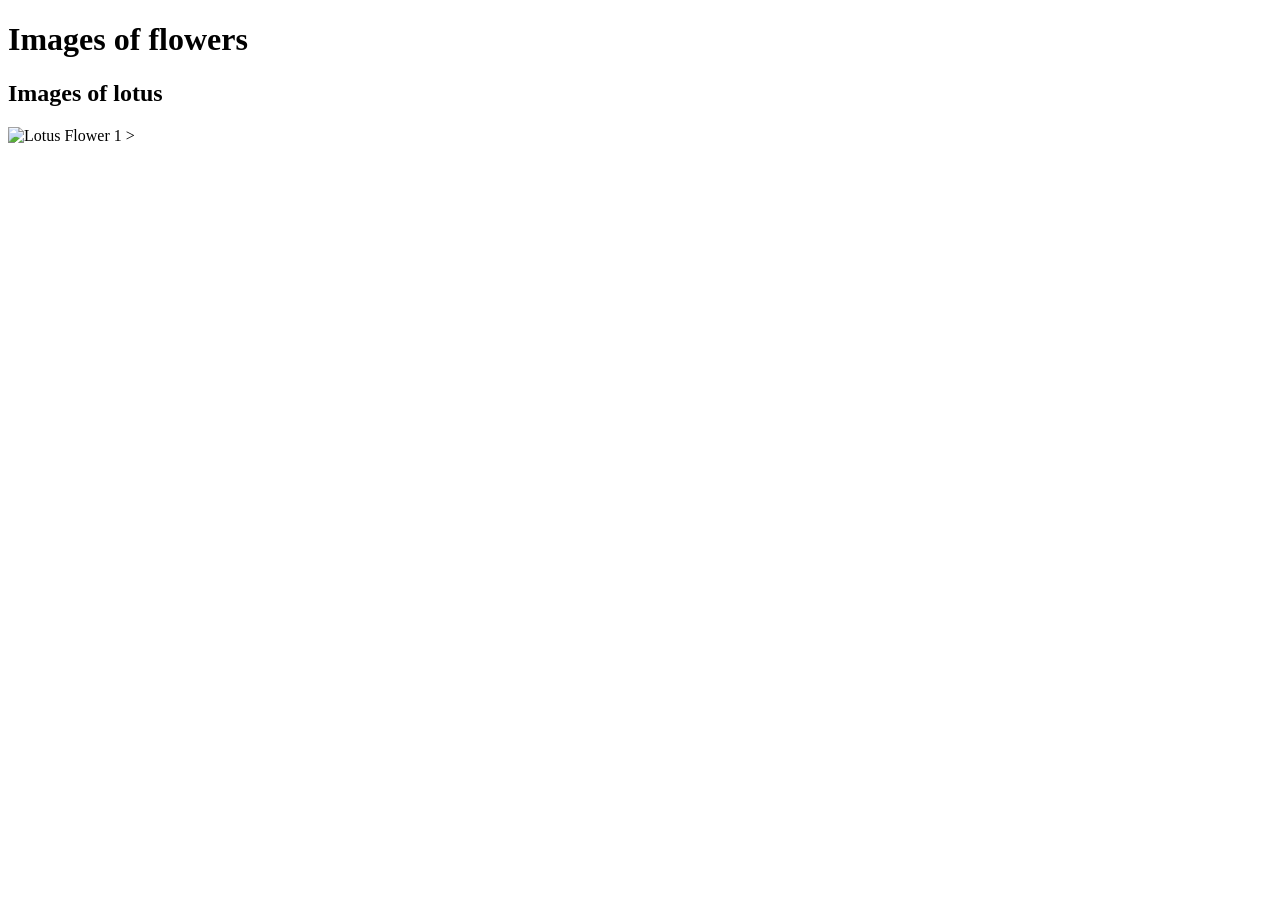
==== index.html @ 8769dcb5 "Initial commit" ====
<!DOCTYPE html>
<html lang="en">
<head>
    <meta charset="UTF-8">
    <meta name="viewport" content="width=device-width, initial-scale=1.0">
    <title>Images</title>
</head>
<body>
    <h1>Images of flowers</h1>
    <h2> Images of lotus</h2>
    <img src="i" alt="Lotus Flower 1" width="300">
</body>
</html>>
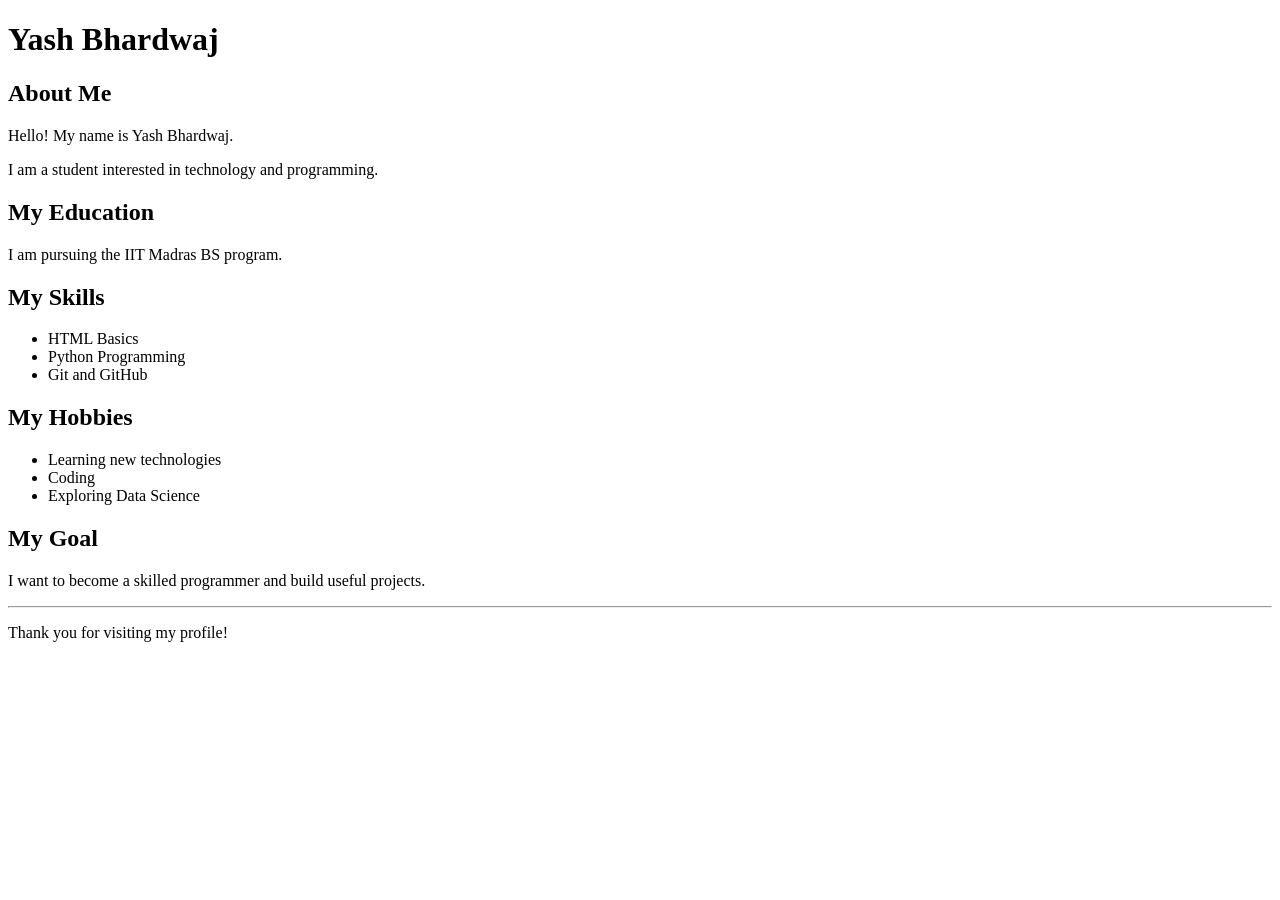
==== commit 54f5b75f: "1st repo push" ====
--- a/index.html
+++ b/index.html
@@ -1,13 +1,39 @@
 <!DOCTYPE html>
-<html lang="en">
+<html>
 <head>
-    <meta charset="UTF-8">
-    <meta name="viewport" content="width=device-width, initial-scale=1.0">
-    <title>Images</title>
+    <title>My Profile</title>
 </head>
 <body>
-    <h1>Images of flowers</h1>
-    <h2> Images of lotus</h2>
-    <img src="i" alt="Lotus Flower 1" width="300">
+
+    <h1>Yash Bhardwaj</h1>
+
+    <h2>About Me</h2>
+    <p>Hello! My name is Yash Bhardwaj.</p>
+    <p>I am a student interested in technology and programming.</p>
+
+    <h2>My Education</h2>
+    <p>I am pursuing the IIT Madras BS program.</p>
+
+    <h2>My Skills</h2>
+    <ul>
+        <li>HTML Basics</li>
+        <li>Python Programming</li>
+        <li>Git and GitHub</li>
+    </ul>
+
+    <h2>My Hobbies</h2>
+    <ul>
+        <li>Learning new technologies</li>
+        <li>Coding</li>
+        <li>Exploring Data Science</li>
+    </ul>
+
+    <h2>My Goal</h2>
+    <p>I want to become a skilled programmer and build useful projects.</p>
+
+    <hr>
+
+    <p>Thank you for visiting my profile!</p>
+
 </body>
-</html>>
+</html>
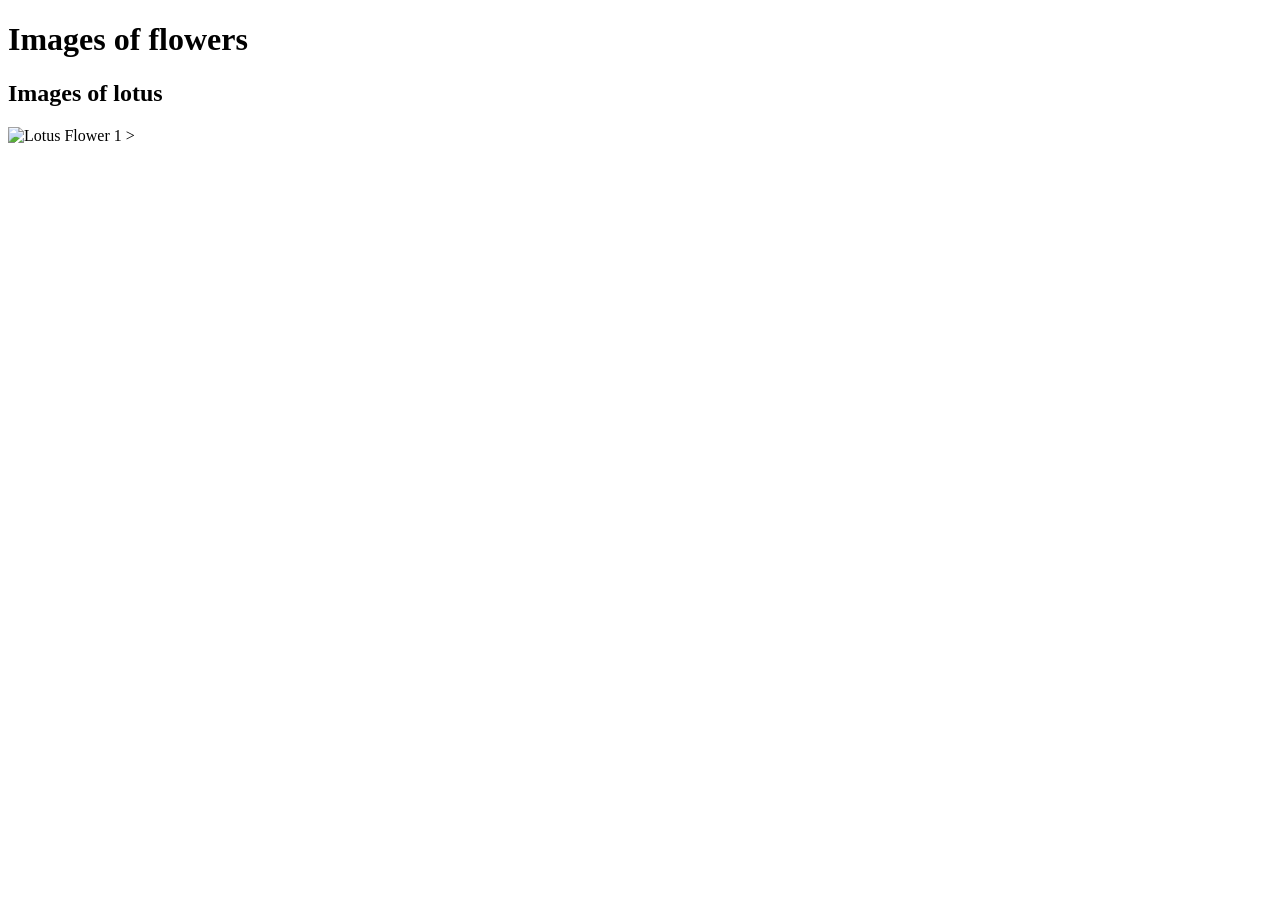
==== commit e0966463: "Merge remote repository" ====
--- a/index.html
+++ b/index.html
@@ -1,39 +1,13 @@
 <!DOCTYPE html>
-<html>
+<html lang="en">
 <head>
-    <title>My Profile</title>
+    <meta charset="UTF-8">
+    <meta name="viewport" content="width=device-width, initial-scale=1.0">
+    <title>Images</title>
 </head>
 <body>
-
-    <h1>Yash Bhardwaj</h1>
-
-    <h2>About Me</h2>
-    <p>Hello! My name is Yash Bhardwaj.</p>
-    <p>I am a student interested in technology and programming.</p>
-
-    <h2>My Education</h2>
-    <p>I am pursuing the IIT Madras BS program.</p>
-
-    <h2>My Skills</h2>
-    <ul>
-        <li>HTML Basics</li>
-        <li>Python Programming</li>
-        <li>Git and GitHub</li>
-    </ul>
-
-    <h2>My Hobbies</h2>
-    <ul>
-        <li>Learning new technologies</li>
-        <li>Coding</li>
-        <li>Exploring Data Science</li>
-    </ul>
-
-    <h2>My Goal</h2>
-    <p>I want to become a skilled programmer and build useful projects.</p>
-
-    <hr>
-
-    <p>Thank you for visiting my profile!</p>
-
+    <h1>Images of flowers</h1>
+    <h2> Images of lotus</h2>
+    <img src="i" alt="Lotus Flower 1" width="300">
 </body>
-</html>+</html>>
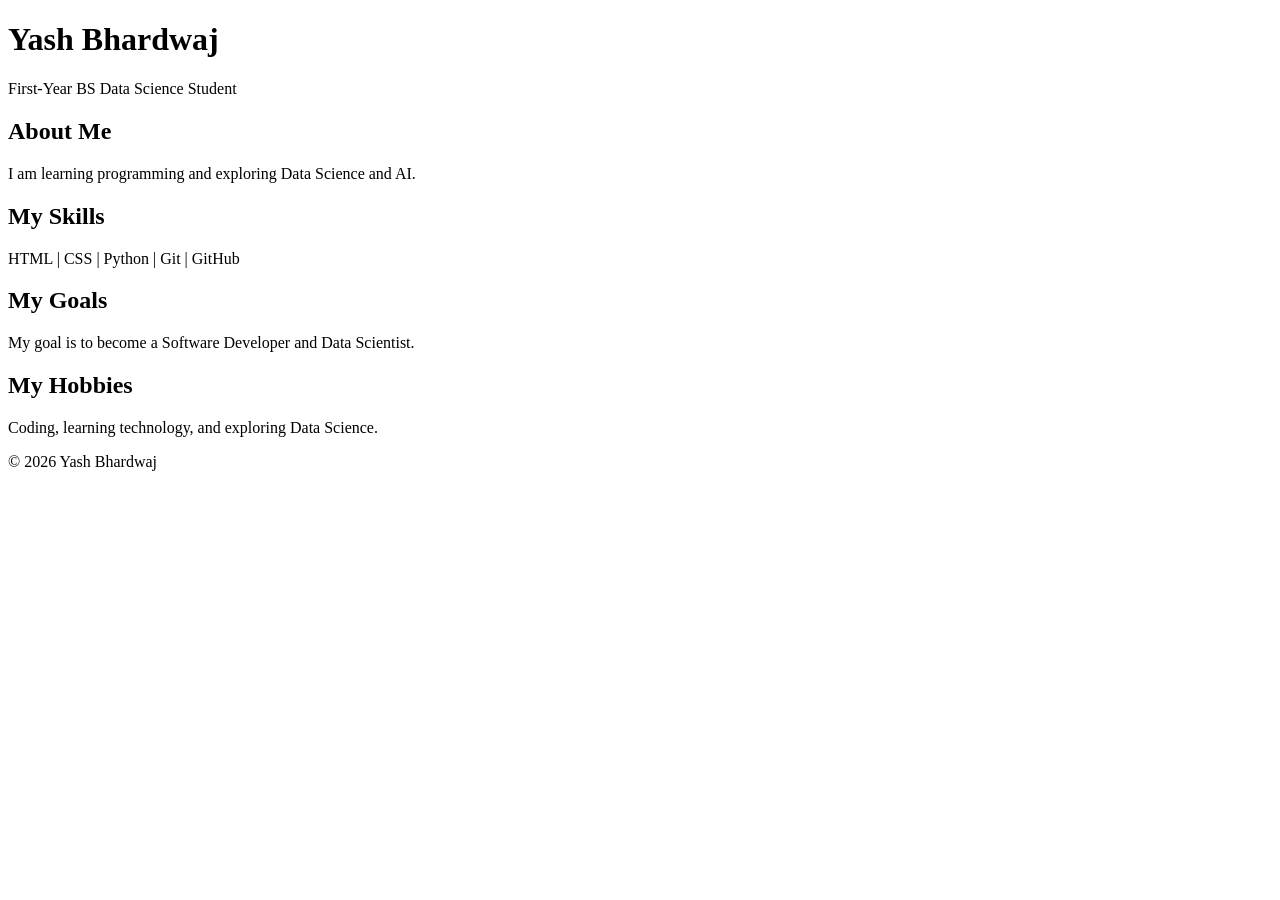
==== commit de5fd0e8: "Revamp index.html for personal portfolio Updated the title and added sections about personal informa" ====
--- a/index.html
+++ b/index.html
@@ -3,11 +3,41 @@
 <head>
     <meta charset="UTF-8">
     <meta name="viewport" content="width=device-width, initial-scale=1.0">
-    <title>Images</title>
+    <title>Yash Bhardwaj | Portfolio</title>
+    <link rel="stylesheet" href="style.css">
 </head>
 <body>
-    <h1>Images of flowers</h1>
-    <h2> Images of lotus</h2>
-    <img src="i" alt="Lotus Flower 1" width="300">
+
+    <header>
+        <h1>Yash Bhardwaj</h1>
+        <p>First-Year BS Data Science Student</p>
+    </header>
+
+    <main>
+        <section>
+            <h2>About Me</h2>
+            <p>I am learning programming and exploring Data Science and AI.</p>
+        </section>
+
+        <section>
+            <h2>My Skills</h2>
+            <p>HTML | CSS | Python | Git | GitHub</p>
+        </section>
+
+        <section>
+            <h2>My Goals</h2>
+            <p>My goal is to become a Software Developer and Data Scientist.</p>
+        </section>
+
+        <section>
+            <h2>My Hobbies</h2>
+            <p>Coding, learning technology, and exploring Data Science.</p>
+        </section>
+    </main>
+
+    <footer>
+        <p>© 2026 Yash Bhardwaj</p>
+    </footer>
+
 </body>
-</html>>
+</html>
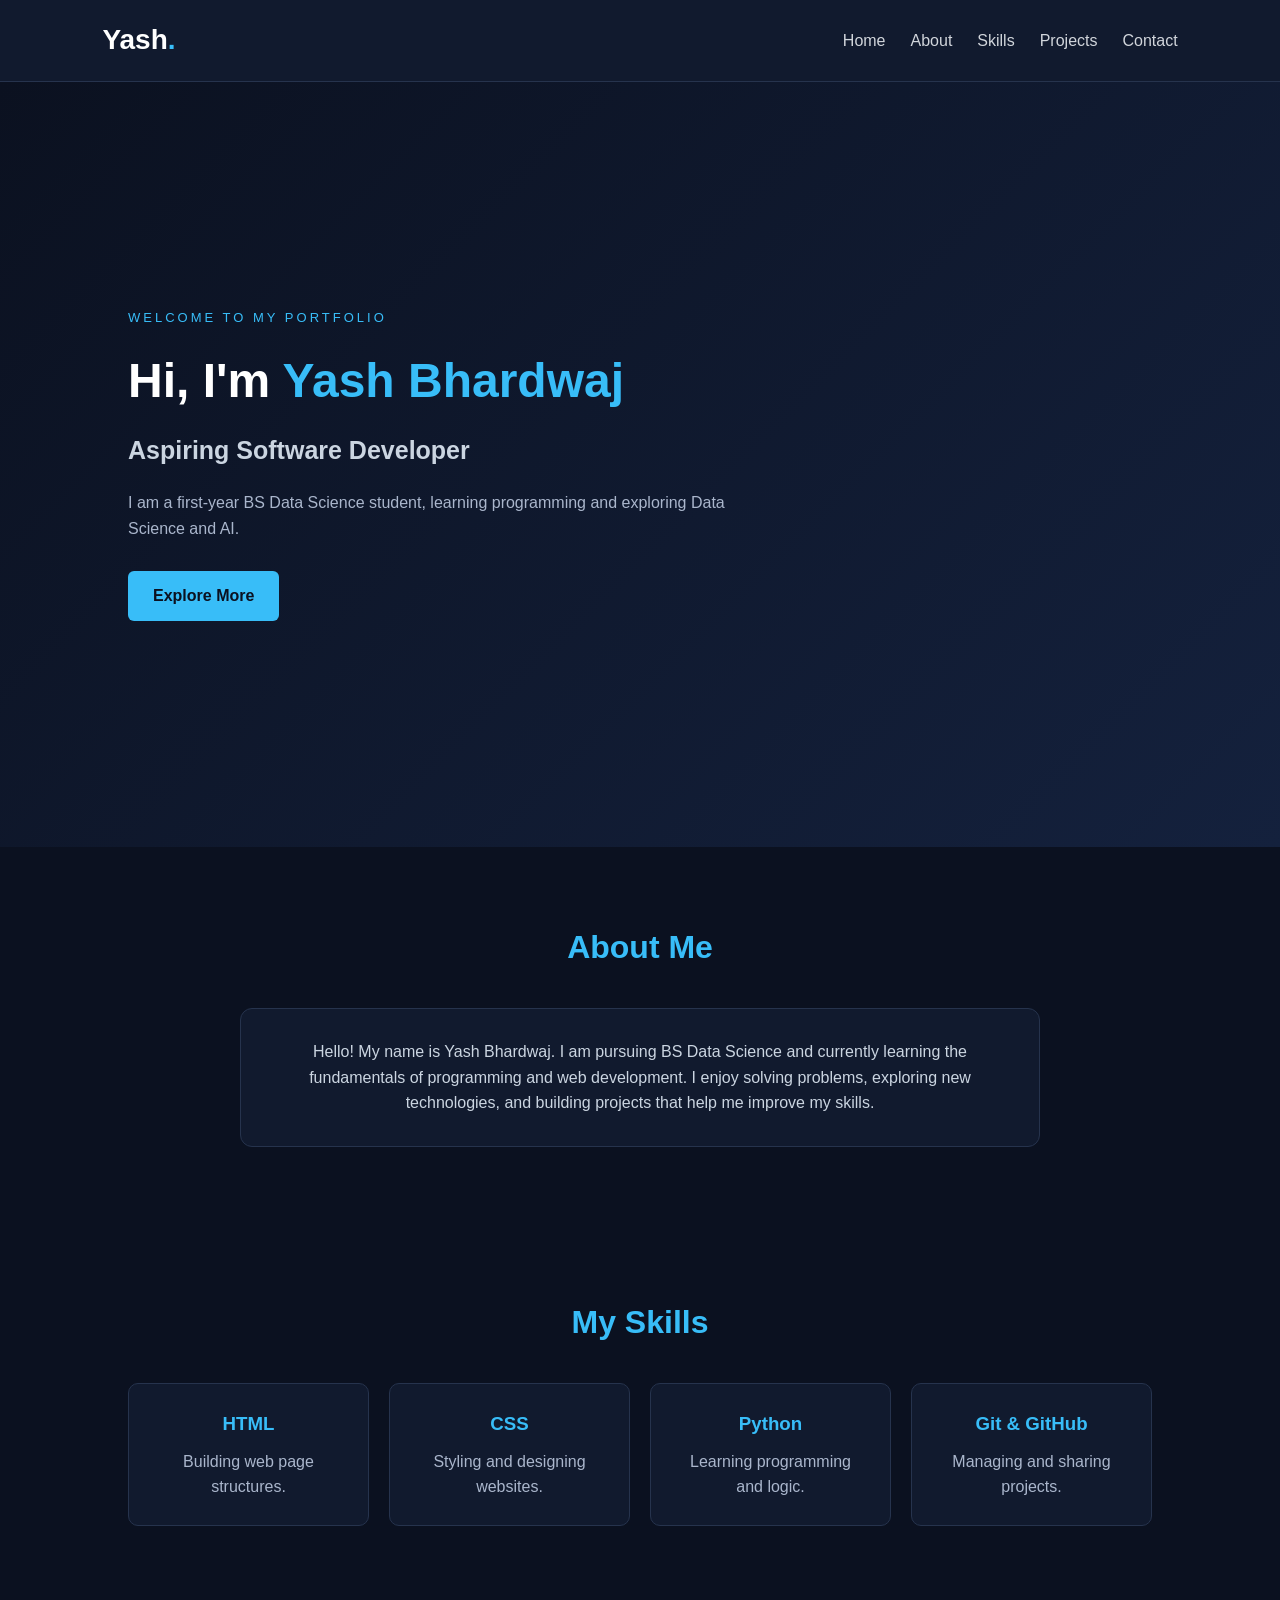
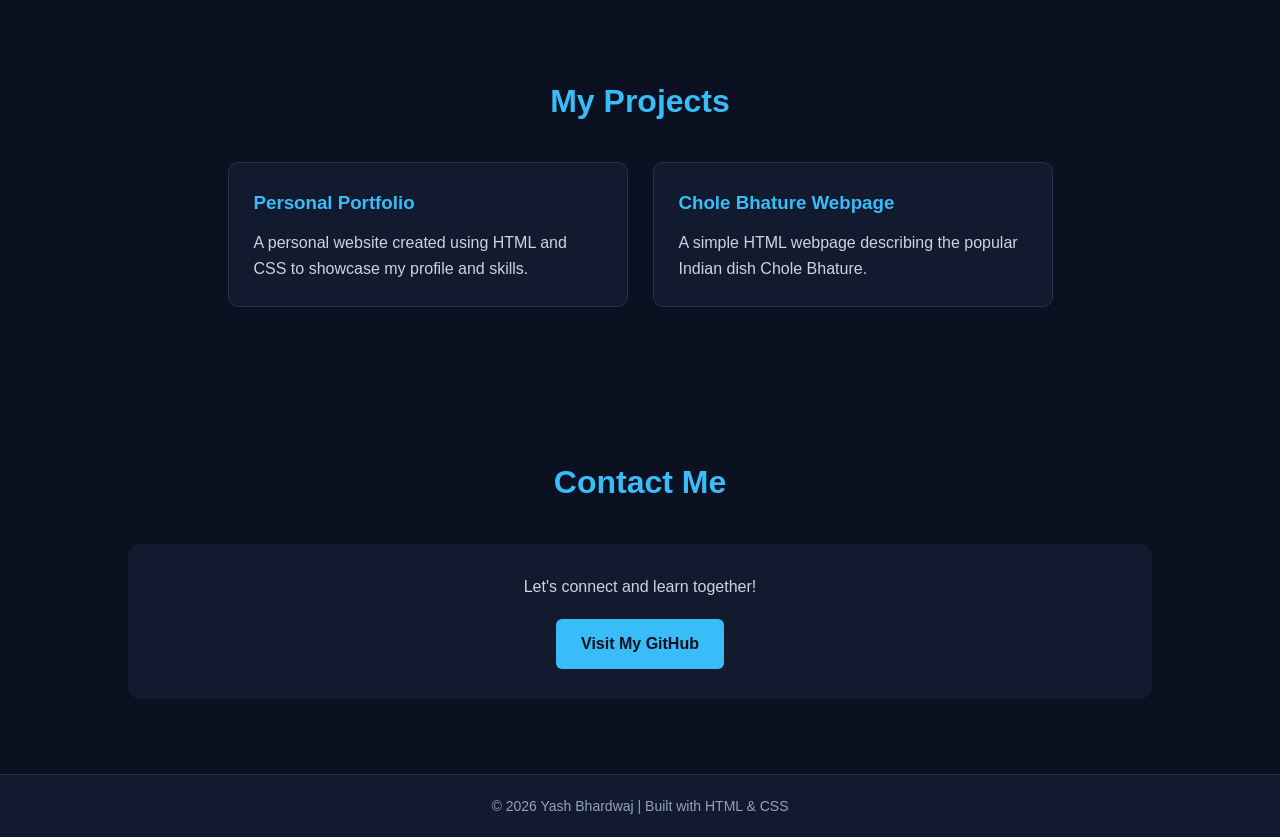
==== commit 3e74ffab: "Add portfolio website" ====
--- a/index.html
+++ b/index.html
@@ -3,41 +3,130 @@
 <head>
     <meta charset="UTF-8">
     <meta name="viewport" content="width=device-width, initial-scale=1.0">
+
     <title>Yash Bhardwaj | Portfolio</title>
+
+    <!-- External CSS file -->
     <link rel="stylesheet" href="style.css">
 </head>
 <body>
 
+    <!-- Navigation Bar -->
     <header>
-        <h1>Yash Bhardwaj</h1>
-        <p>First-Year BS Data Science Student</p>
+        <nav class="navbar">
+            <h2 class="logo">Yash<span>.</span></h2>
+
+            <ul>
+                <li><a href="#home">Home</a></li>
+                <li><a href="#about">About</a></li>
+                <li><a href="#skills">Skills</a></li>
+                <li><a href="#projects">Projects</a></li>
+                <li><a href="#contact">Contact</a></li>
+            </ul>
+        </nav>
     </header>
 
-    <main>
-        <section>
-            <h2>About Me</h2>
-            <p>I am learning programming and exploring Data Science and AI.</p>
-        </section>
+    <!-- Home Section -->
+    <section id="home" class="hero">
+        <div class="hero-content">
+            <p class="welcome">WELCOME TO MY PORTFOLIO</p>
 
-        <section>
-            <h2>My Skills</h2>
-            <p>HTML | CSS | Python | Git | GitHub</p>
-        </section>
+            <h1>Hi, I'm <span>Yash Bhardwaj</span></h1>
 
-        <section>
-            <h2>My Goals</h2>
-            <p>My goal is to become a Software Developer and Data Scientist.</p>
-        </section>
+            <h2>Aspiring Software Developer</h2>
 
-        <section>
-            <h2>My Hobbies</h2>
-            <p>Coding, learning technology, and exploring Data Science.</p>
-        </section>
-    </main>
+            <p>
+                I am a first-year BS Data Science student,
+                learning programming and exploring Data Science and AI.
+            </p>
 
+            <a href="#about" class="btn">Explore More</a>
+        </div>
+    </section>
+
+    <!-- About Section -->
+    <section id="about" class="section">
+        <h2 class="section-title">About Me</h2>
+
+        <div class="about-box">
+            <p>
+                Hello! My name is Yash Bhardwaj.
+                I am pursuing BS Data Science and currently
+                learning the fundamentals of programming and web development.
+                I enjoy solving problems, exploring new technologies,
+                and building projects that help me improve my skills.
+            </p>
+        </div>
+    </section>
+
+    <!-- Skills Section -->
+    <section id="skills" class="section">
+        <h2 class="section-title">My Skills</h2>
+
+        <div class="skills-container">
+            <div class="skill-card">
+                <h3>HTML</h3>
+                <p>Building web page structures.</p>
+            </div>
+
+            <div class="skill-card">
+                <h3>CSS</h3>
+                <p>Styling and designing websites.</p>
+            </div>
+
+            <div class="skill-card">
+                <h3>Python</h3>
+                <p>Learning programming and logic.</p>
+            </div>
+
+            <div class="skill-card">
+                <h3>Git & GitHub</h3>
+                <p>Managing and sharing projects.</p>
+            </div>
+        </div>
+    </section>
+
+    <!-- Projects Section -->
+    <section id="projects" class="section">
+        <h2 class="section-title">My Projects</h2>
+
+        <div class="projects-container">
+            <div class="project-card">
+                <h3>Personal Portfolio</h3>
+                <p>
+                    A personal website created using HTML and CSS
+                    to showcase my profile and skills.
+                </p>
+            </div>
+
+            <div class="project-card">
+                <h3>Chole Bhature Webpage</h3>
+                <p>
+                    A simple HTML webpage describing
+                    the popular Indian dish Chole Bhature.
+                </p>
+            </div>
+        </div>
+    </section>
+
+    <!-- Contact Section -->
+    <section id="contact" class="section">
+        <h2 class="section-title">Contact Me</h2>
+
+        <div class="contact-box">
+            <p>Let's connect and learn together!</p>
+
+            <a href="https://github.com/yashbhardwaj1708"
+               target="_blank" class="btn">
+                Visit My GitHub
+            </a>
+        </div>
+    </section>
+
+    <!-- Footer -->
     <footer>
-        <p>© 2026 Yash Bhardwaj</p>
+        <p>© 2026 Yash Bhardwaj | Built with HTML & CSS</p>
     </footer>
 
 </body>
-</html>
+</html>
--- a/style.css
+++ b/style.css
@@ -0,0 +1,255 @@
+/* Basic Reset */
+* {
+    margin: 0;
+    padding: 0;
+    box-sizing: border-box;
+    scroll-behavior: smooth;
+}
+
+/* Body */
+body {
+    font-family: Arial, sans-serif;
+    background-color: #0b1120;
+    color: #ffffff;
+    line-height: 1.6;
+}
+
+/* Navigation Bar */
+header {
+    background-color: #111a2e;
+    padding: 18px 8%;
+    border-bottom: 1px solid #26334d;
+}
+
+.navbar {
+    display: flex;
+    justify-content: space-between;
+    align-items: center;
+}
+
+.logo {
+    font-size: 28px;
+    color: #ffffff;
+}
+
+.logo span {
+    color: #38bdf8;
+}
+
+.navbar ul {
+    display: flex;
+    list-style: none;
+    gap: 25px;
+}
+
+.navbar a {
+    text-decoration: none;
+    color: #d1d5db;
+    transition: 0.3s;
+}
+
+.navbar a:hover {
+    color: #38bdf8;
+}
+
+/* Home Section */
+.hero {
+    min-height: 85vh;
+    display: flex;
+    align-items: center;
+    padding: 70px 10%;
+    background: linear-gradient(135deg, #0b1120, #14213d);
+}
+
+.hero-content {
+    max-width: 750px;
+}
+
+.welcome {
+    color: #38bdf8;
+    letter-spacing: 3px;
+    font-size: 13px;
+    margin-bottom: 15px;
+}
+
+.hero h1 {
+    font-size: 48px;
+    margin-bottom: 10px;
+}
+
+.hero h1 span {
+    color: #38bdf8;
+}
+
+.hero h2 {
+    font-size: 25px;
+    color: #cbd5e1;
+    margin-bottom: 20px;
+}
+
+.hero-content > p:not(.welcome) {
+    color: #aab6cc;
+    max-width: 600px;
+    margin-bottom: 30px;
+}
+
+/* Buttons */
+.btn {
+    display: inline-block;
+    padding: 12px 25px;
+    background-color: #38bdf8;
+    color: #0b1120;
+    text-decoration: none;
+    font-weight: bold;
+    border-radius: 6px;
+    transition: 0.3s;
+}
+
+.btn:hover {
+    background-color: #ffffff;
+    transform: translateY(-3px);
+}
+
+/* Common Sections */
+.section {
+    padding: 75px 10%;
+}
+
+.section-title {
+    text-align: center;
+    font-size: 32px;
+    margin-bottom: 35px;
+    color: #38bdf8;
+}
+
+/* About Section */
+.about-box {
+    max-width: 800px;
+    margin: auto;
+    padding: 30px;
+    background-color: #111a2e;
+    border: 1px solid #26334d;
+    border-radius: 12px;
+    color: #cbd5e1;
+    text-align: center;
+}
+
+/* Skills Section */
+.skills-container {
+    display: flex;
+    flex-wrap: wrap;
+    justify-content: center;
+    gap: 20px;
+}
+
+.skill-card {
+    flex: 1 1 200px;
+    max-width: 260px;
+    padding: 25px;
+    text-align: center;
+    background-color: #111a2e;
+    border: 1px solid #26334d;
+    border-radius: 10px;
+    transition: 0.3s;
+}
+
+.skill-card:hover {
+    border-color: #38bdf8;
+    transform: translateY(-5px);
+}
+
+.skill-card h3 {
+    color: #38bdf8;
+    margin-bottom: 10px;
+}
+
+.skill-card p {
+    color: #aab6cc;
+}
+
+/* Projects Section */
+.projects-container {
+    display: flex;
+    flex-wrap: wrap;
+    justify-content: center;
+    gap: 25px;
+}
+
+.project-card {
+    flex: 1 1 280px;
+    max-width: 400px;
+    padding: 25px;
+    background-color: #111a2e;
+    border: 1px solid #26334d;
+    border-radius: 10px;
+    transition: 0.3s;
+}
+
+.project-card:hover {
+    border-color: #38bdf8;
+    transform: translateY(-5px);
+}
+
+.project-card h3 {
+    color: #38bdf8;
+    margin-bottom: 12px;
+}
+
+.project-card p {
+    color: #cbd5e1;
+}
+
+/* Contact Section */
+.contact-box {
+    text-align: center;
+    padding: 30px;
+    background-color: #111a2e;
+    border-radius: 12px;
+}
+
+.contact-box p {
+    color: #cbd5e1;
+    margin-bottom: 20px;
+}
+
+/* Footer */
+footer {
+    text-align: center;
+    padding: 20px;
+    background-color: #111a2e;
+    color: #94a3b8;
+    border-top: 1px solid #26334d;
+    font-size: 14px;
+}
+
+/* Mobile Responsive Design */
+@media (max-width: 700px) {
+
+    .navbar {
+        flex-direction: column;
+        gap: 15px;
+    }
+
+    .navbar ul {
+        flex-wrap: wrap;
+        justify-content: center;
+        gap: 12px;
+    }
+
+    .hero {
+        min-height: 70vh;
+        padding: 60px 7%;
+    }
+
+    .hero h1 {
+        font-size: 34px;
+    }
+
+    .hero h2 {
+        font-size: 21px;
+    }
+
+    .section {
+        padding: 55px 7%;
+    }
+}
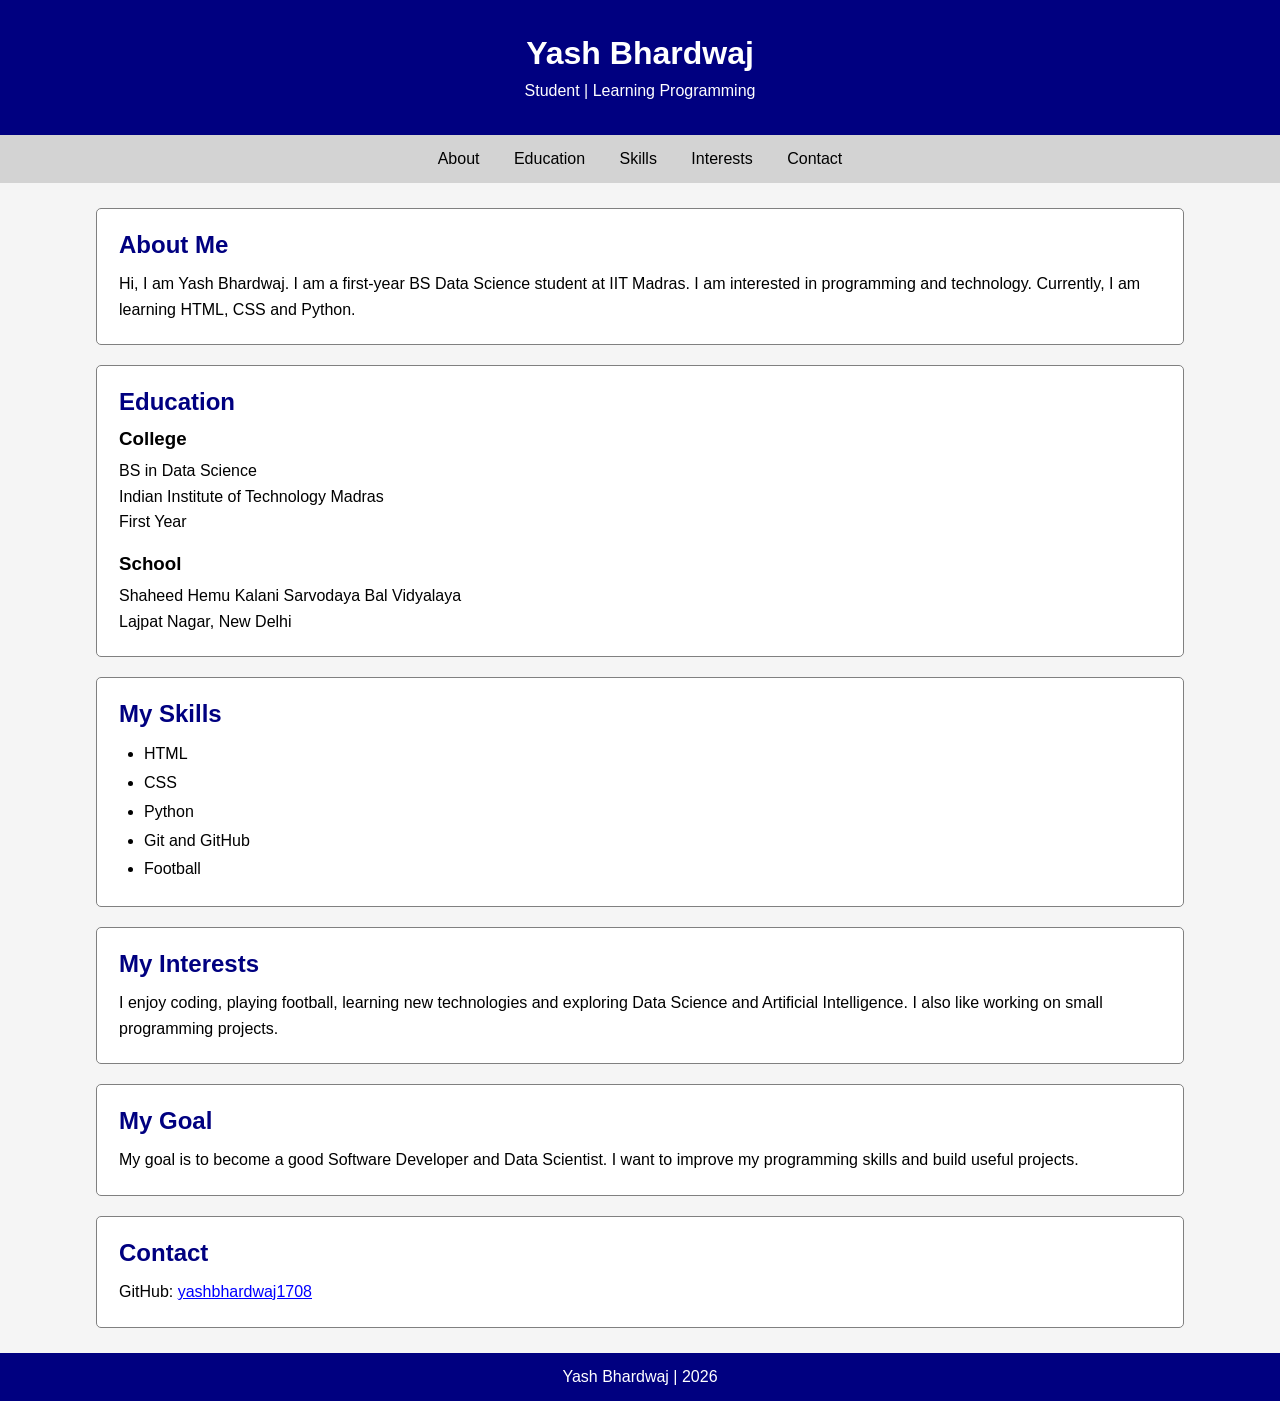
==== commit de3d33c8: "Update personal portfolio website" ====
--- a/index.html
+++ b/index.html
@@ -1,132 +1,99 @@
+
 <!DOCTYPE html>
-<html lang="en">
+<html>
 <head>
-    <meta charset="UTF-8">
-    <meta name="viewport" content="width=device-width, initial-scale=1.0">
-
-    <title>Yash Bhardwaj | Portfolio</title>
-
-    <!-- External CSS file -->
+    <title>Yash's Portfolio</title>
     <link rel="stylesheet" href="style.css">
 </head>
+
 <body>
 
-    <!-- Navigation Bar -->
     <header>
-        <nav class="navbar">
-            <h2 class="logo">Yash<span>.</span></h2>
-
-            <ul>
-                <li><a href="#home">Home</a></li>
-                <li><a href="#about">About</a></li>
-                <li><a href="#skills">Skills</a></li>
-                <li><a href="#projects">Projects</a></li>
-                <li><a href="#contact">Contact</a></li>
-            </ul>
-        </nav>
+        <h1>Yash Bhardwaj</h1>
+        <p>Student | Learning Programming</p>
     </header>
 
-    <!-- Home Section -->
-    <section id="home" class="hero">
-        <div class="hero-content">
-            <p class="welcome">WELCOME TO MY PORTFOLIO</p>
+    <nav>
+        <a href="#about">About</a>
+        <a href="#education">Education</a>
+        <a href="#skills">Skills</a>
+        <a href="#interests">Interests</a>
+        <a href="#contact">Contact</a>
+    </nav>
 
-            <h1>Hi, I'm <span>Yash Bhardwaj</span></h1>
+    <main>
 
-            <h2>Aspiring Software Developer</h2>
+        <section id="about">
+            <h2>About Me</h2>
+            <p>
+                Hi, I am Yash Bhardwaj. I am a first-year
+                BS Data Science student at IIT Madras.
+                I am interested in programming and technology.
+                Currently, I am learning HTML, CSS and Python.
+            </p>
+        </section>
 
+        <section id="education">
+            <h2>Education</h2>
+
+            <h3>College</h3>
+            <p>BS in Data Science</p>
+            <p>Indian Institute of Technology Madras</p>
+            <p>First Year</p>
+
+            <br>
+
+            <h3>School</h3>
+            <p>Shaheed Hemu Kalani Sarvodaya Bal Vidyalaya</p>
+            <p>Lajpat Nagar, New Delhi</p>
+        </section>
+
+        <section id="skills">
+            <h2>My Skills</h2>
+            <ul>
+                <li>HTML</li>
+                <li>CSS</li>
+                <li>Python</li>
+                <li>Git and GitHub</li>
+                <li>Football</li>
+            </ul>
+        </section>
+
+        <section id="interests">
+            <h2>My Interests</h2>
             <p>
-                I am a first-year BS Data Science student,
-                learning programming and exploring Data Science and AI.
+                I enjoy coding, playing football,
+                learning new technologies and exploring
+                Data Science and Artificial Intelligence.
+                I also like working on small programming projects.
             </p>
+        </section>
 
-            <a href="#about" class="btn">Explore More</a>
-        </div>
-    </section>
+        <section>
+            <h2>My Goal</h2>
+            <p>
+                My goal is to become a good Software Developer
+                and Data Scientist. I want to improve my
+                programming skills and build useful projects.
+            </p>
+        </section>
 
-    <!-- About Section -->
-    <section id="about" class="section">
-        <h2 class="section-title">About Me</h2>
+        <section id="contact">
+            <h2>Contact</h2>
+            <p>
+                GitHub:
+                <a href="https://github.com/yashbhardwaj1708" target="_blank">
+                    yashbhardwaj1708
+                </a>
+            </p>
+        </section>
 
-        <div class="about-box">
-            <p>
-                Hello! My name is Yash Bhardwaj.
-                I am pursuing BS Data Science and currently
-                learning the fundamentals of programming and web development.
-                I enjoy solving problems, exploring new technologies,
-                and building projects that help me improve my skills.
-            </p>
-        </div>
-    </section>
+    </main>
 
-    <!-- Skills Section -->
-    <section id="skills" class="section">
-        <h2 class="section-title">My Skills</h2>
-
-        <div class="skills-container">
-            <div class="skill-card">
-                <h3>HTML</h3>
-                <p>Building web page structures.</p>
-            </div>
-
-            <div class="skill-card">
-                <h3>CSS</h3>
-                <p>Styling and designing websites.</p>
-            </div>
-
-            <div class="skill-card">
-                <h3>Python</h3>
-                <p>Learning programming and logic.</p>
-            </div>
-
-            <div class="skill-card">
-                <h3>Git & GitHub</h3>
-                <p>Managing and sharing projects.</p>
-            </div>
-        </div>
-    </section>
-
-    <!-- Projects Section -->
-    <section id="projects" class="section">
-        <h2 class="section-title">My Projects</h2>
-
-        <div class="projects-container">
-            <div class="project-card">
-                <h3>Personal Portfolio</h3>
-                <p>
-                    A personal website created using HTML and CSS
-                    to showcase my profile and skills.
-                </p>
-            </div>
-
-            <div class="project-card">
-                <h3>Chole Bhature Webpage</h3>
-                <p>
-                    A simple HTML webpage describing
-                    the popular Indian dish Chole Bhature.
-                </p>
-            </div>
-        </div>
-    </section>
-
-    <!-- Contact Section -->
-    <section id="contact" class="section">
-        <h2 class="section-title">Contact Me</h2>
-
-        <div class="contact-box">
-            <p>Let's connect and learn together!</p>
-
-            <a href="https://github.com/yashbhardwaj1708"
-               target="_blank" class="btn">
-                Visit My GitHub
-            </a>
-        </div>
-    </section>
-
-    <!-- Footer -->
     <footer>
-        <p>© 2026 Yash Bhardwaj | Built with HTML & CSS</p>
+        <p>Yash Bhardwaj | 2026</p>
     </footer>
 
 </body>
-</html>+</html>
+
--- a/style.css
+++ b/style.css
@@ -1,255 +1,104 @@
-/* Basic Reset */
+
 * {
     margin: 0;
     padding: 0;
     box-sizing: border-box;
+}
+
+html {
     scroll-behavior: smooth;
 }
 
-/* Body */
 body {
     font-family: Arial, sans-serif;
-    background-color: #0b1120;
-    color: #ffffff;
+    background-color: whitesmoke;
+    color: black;
+}
+
+header {
+    background-color: navy;
+    color: white;
+    text-align: center;
+    padding: 35px;
+}
+
+header h1 {
+    margin-bottom: 10px;
+}
+
+nav {
+    background-color: lightgray;
+    text-align: center;
+    padding: 15px;
+}
+
+nav a {
+    color: black;
+    text-decoration: none;
+    margin: 15px;
+}
+
+nav a:hover {
+    color: blue;
+}
+
+main {
+    width: 85%;
+    margin: 25px auto;
+}
+
+section {
+    background-color: white;
+    padding: 22px;
+    margin-bottom: 20px;
+    border: 1px solid gray;
+    border-radius: 5px;
+    scroll-margin-top: 15px;
+}
+
+section h2 {
+    color: navy;
+    margin-bottom: 12px;
+}
+
+section h3 {
+    margin-bottom: 8px;
+}
+
+section p {
     line-height: 1.6;
 }
 
-/* Navigation Bar */
-header {
-    background-color: #111a2e;
-    padding: 18px 8%;
-    border-bottom: 1px solid #26334d;
+section ul {
+    padding-left: 25px;
+    line-height: 1.8;
 }
 
-.navbar {
-    display: flex;
-    justify-content: space-between;
-    align-items: center;
+section a {
+    color: blue;
 }
 
-.logo {
-    font-size: 28px;
-    color: #ffffff;
+footer {
+    background-color: navy;
+    color: white;
+    text-align: center;
+    padding: 15px;
 }
 
-.logo span {
-    color: #38bdf8;
+@media (max-width: 600px) {
+
+    main {
+        width: 95%;
+    }
+
+    nav a {
+        display: inline-block;
+        margin: 8px;
+    }
+
+    header h1 {
+        font-size: 28px;
+    }
+
 }
 
-.navbar ul {
-    display: flex;
-    list-style: none;
-    gap: 25px;
-}
-
-.navbar a {
-    text-decoration: none;
-    color: #d1d5db;
-    transition: 0.3s;
-}
-
-.navbar a:hover {
-    color: #38bdf8;
-}
-
-/* Home Section */
-.hero {
-    min-height: 85vh;
-    display: flex;
-    align-items: center;
-    padding: 70px 10%;
-    background: linear-gradient(135deg, #0b1120, #14213d);
-}
-
-.hero-content {
-    max-width: 750px;
-}
-
-.welcome {
-    color: #38bdf8;
-    letter-spacing: 3px;
-    font-size: 13px;
-    margin-bottom: 15px;
-}
-
-.hero h1 {
-    font-size: 48px;
-    margin-bottom: 10px;
-}
-
-.hero h1 span {
-    color: #38bdf8;
-}
-
-.hero h2 {
-    font-size: 25px;
-    color: #cbd5e1;
-    margin-bottom: 20px;
-}
-
-.hero-content > p:not(.welcome) {
-    color: #aab6cc;
-    max-width: 600px;
-    margin-bottom: 30px;
-}
-
-/* Buttons */
-.btn {
-    display: inline-block;
-    padding: 12px 25px;
-    background-color: #38bdf8;
-    color: #0b1120;
-    text-decoration: none;
-    font-weight: bold;
-    border-radius: 6px;
-    transition: 0.3s;
-}
-
-.btn:hover {
-    background-color: #ffffff;
-    transform: translateY(-3px);
-}
-
-/* Common Sections */
-.section {
-    padding: 75px 10%;
-}
-
-.section-title {
-    text-align: center;
-    font-size: 32px;
-    margin-bottom: 35px;
-    color: #38bdf8;
-}
-
-/* About Section */
-.about-box {
-    max-width: 800px;
-    margin: auto;
-    padding: 30px;
-    background-color: #111a2e;
-    border: 1px solid #26334d;
-    border-radius: 12px;
-    color: #cbd5e1;
-    text-align: center;
-}
-
-/* Skills Section */
-.skills-container {
-    display: flex;
-    flex-wrap: wrap;
-    justify-content: center;
-    gap: 20px;
-}
-
-.skill-card {
-    flex: 1 1 200px;
-    max-width: 260px;
-    padding: 25px;
-    text-align: center;
-    background-color: #111a2e;
-    border: 1px solid #26334d;
-    border-radius: 10px;
-    transition: 0.3s;
-}
-
-.skill-card:hover {
-    border-color: #38bdf8;
-    transform: translateY(-5px);
-}
-
-.skill-card h3 {
-    color: #38bdf8;
-    margin-bottom: 10px;
-}
-
-.skill-card p {
-    color: #aab6cc;
-}
-
-/* Projects Section */
-.projects-container {
-    display: flex;
-    flex-wrap: wrap;
-    justify-content: center;
-    gap: 25px;
-}
-
-.project-card {
-    flex: 1 1 280px;
-    max-width: 400px;
-    padding: 25px;
-    background-color: #111a2e;
-    border: 1px solid #26334d;
-    border-radius: 10px;
-    transition: 0.3s;
-}
-
-.project-card:hover {
-    border-color: #38bdf8;
-    transform: translateY(-5px);
-}
-
-.project-card h3 {
-    color: #38bdf8;
-    margin-bottom: 12px;
-}
-
-.project-card p {
-    color: #cbd5e1;
-}
-
-/* Contact Section */
-.contact-box {
-    text-align: center;
-    padding: 30px;
-    background-color: #111a2e;
-    border-radius: 12px;
-}
-
-.contact-box p {
-    color: #cbd5e1;
-    margin-bottom: 20px;
-}
-
-/* Footer */
-footer {
-    text-align: center;
-    padding: 20px;
-    background-color: #111a2e;
-    color: #94a3b8;
-    border-top: 1px solid #26334d;
-    font-size: 14px;
-}
-
-/* Mobile Responsive Design */
-@media (max-width: 700px) {
-
-    .navbar {
-        flex-direction: column;
-        gap: 15px;
-    }
-
-    .navbar ul {
-        flex-wrap: wrap;
-        justify-content: center;
-        gap: 12px;
-    }
-
-    .hero {
-        min-height: 70vh;
-        padding: 60px 7%;
-    }
-
-    .hero h1 {
-        font-size: 34px;
-    }
-
-    .hero h2 {
-        font-size: 21px;
-    }
-
-    .section {
-        padding: 55px 7%;
-    }
-}
